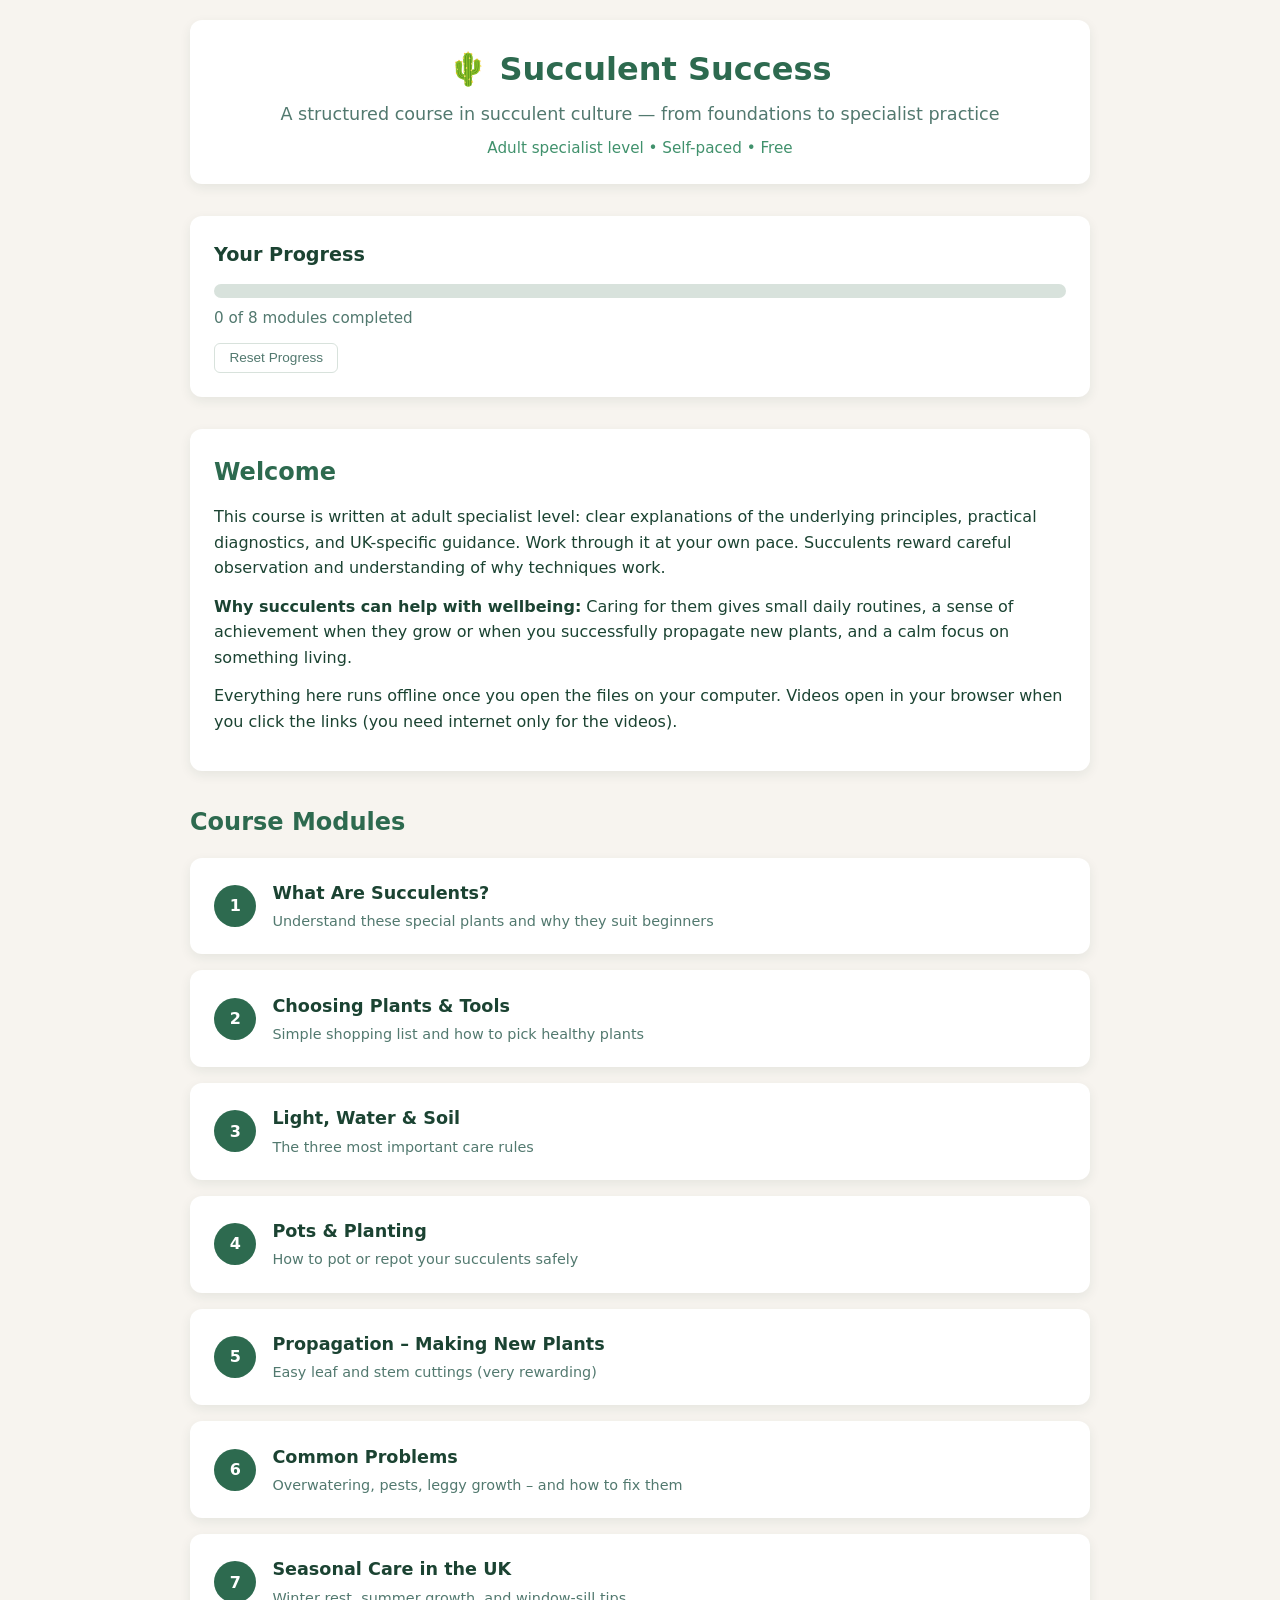
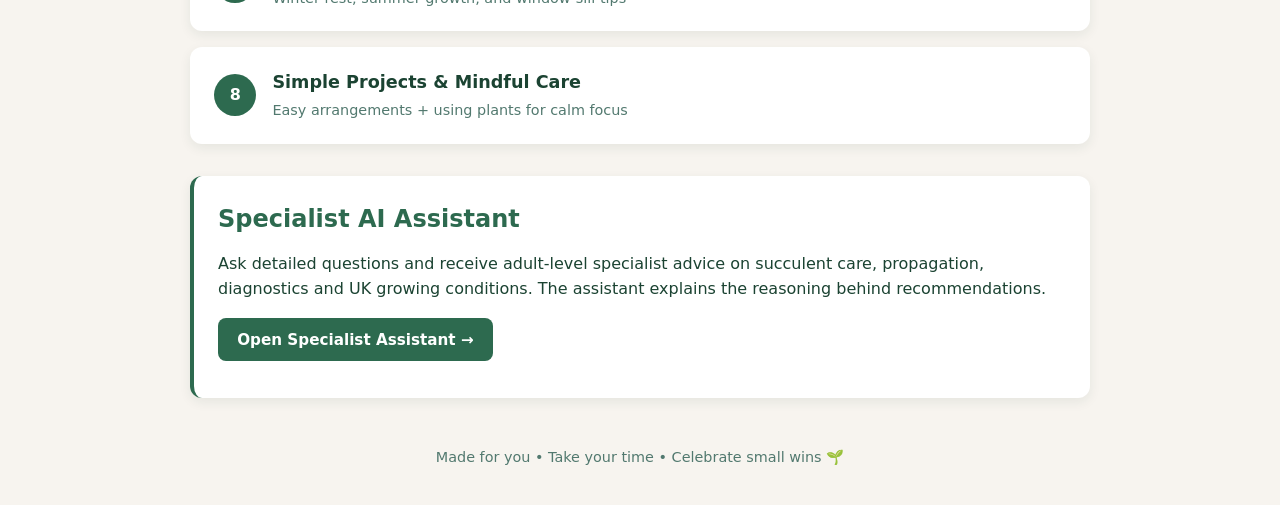
==== index.html @ 2d5516a3 "Add files via upload Initial course upload" ====
<!DOCTYPE html>
<html lang="en">
<head>
  <meta charset="UTF-8">
  <meta name="viewport" content="width=device-width, initial-scale=1.0">
  <meta name="description" content="A gentle, free beginner course for growing succulents. Self-paced with progress tracking and UK seasonal advice.">
  <meta name="theme-color" content="#2d6a4f">
  <title>Succulent Success – Free Beginner Course</title>
  <link rel="stylesheet" href="css/style.css">
</head>
<body>
  <div class="container">
    <header>
      <h1>🌵 Succulent Success</h1>
      <p class="subtitle">A structured course in succulent culture — from foundations to specialist practice</p>
      <p class="tagline">Adult specialist level • Self-paced • Free</p>
    </header>

    <section class="progress-section">
      <h2>Your Progress</h2>
      <div class="progress-bar">
        <div class="progress-fill" id="progressFill"></div>
      </div>
      <p id="progressText">0 of 8 modules completed</p>
      <button id="resetProgress" class="btn-secondary">Reset Progress</button>
    </section>

    <section class="intro">
      <h2>Welcome</h2>
      <p>This course is written at adult specialist level: clear explanations of the underlying principles, practical diagnostics, and UK-specific guidance. Work through it at your own pace. Succulents reward careful observation and understanding of why techniques work.</p>
      <p><strong>Why succulents can help with wellbeing:</strong> Caring for them gives small daily routines, a sense of achievement when they grow or when you successfully propagate new plants, and a calm focus on something living.</p>
      <p>Everything here runs offline once you open the files on your computer. Videos open in your browser when you click the links (you need internet only for the videos).</p>
    </section>

    <section class="modules">
      <h2>Course Modules</h2>
      <div class="module-grid" id="moduleGrid">
        <!-- Modules will be injected by JS -->
      </div>
    </section>

    <section class="intro" style="margin-top: 2rem; border-left: 4px solid var(--accent);">
      <h2>Specialist AI Assistant</h2>
      <p>Ask detailed questions and receive adult-level specialist advice on succulent care, propagation, diagnostics and UK growing conditions. The assistant explains the reasoning behind recommendations.</p>
      <p style="margin-top: 1rem;">
        <a href="chat.html" class="btn">Open Specialist Assistant →</a>
      </p>
    </section>

    <footer>
      <p>Made for you • Take your time • Celebrate small wins 🌱</p>
    </footer>
  </div>

  <script src="js/app.js"></script>
</body>
</html>
---- css/style.css ----
:root {
  --bg: #f7f4ef;
  --card: #ffffff;
  --accent: #2d6a4f;
  --accent-light: #40916c;
  --text: #1b4332;
  --muted: #52796f;
  --border: #d8e2dc;
  --success: #52b788;
  --radius: 12px;
  --shadow: 0 4px 12px rgba(27, 67, 50, 0.08);
}

* {
  box-sizing: border-box;
  margin: 0;
  padding: 0;
}

body {
  font-family: system-ui, -apple-system, "Segoe UI", Roboto, sans-serif;
  background: var(--bg);
  color: var(--text);
  line-height: 1.6;
  padding: 20px;
}

.container {
  max-width: 900px;
  margin: 0 auto;
}

header {
  text-align: center;
  margin-bottom: 2rem;
  padding: 1.5rem;
  background: var(--card);
  border-radius: var(--radius);
  box-shadow: var(--shadow);
}

header h1 {
  font-size: 2rem;
  color: var(--accent);
  margin-bottom: 0.3rem;
}

.subtitle {
  font-size: 1.1rem;
  color: var(--muted);
}

.tagline {
  margin-top: 0.5rem;
  font-size: 0.95rem;
  color: var(--accent-light);
}

.progress-section {
  background: var(--card);
  padding: 1.5rem;
  border-radius: var(--radius);
  box-shadow: var(--shadow);
  margin-bottom: 2rem;
}

.progress-section h2 {
  margin-bottom: 0.8rem;
  font-size: 1.2rem;
}

.progress-bar {
  height: 14px;
  background: var(--border);
  border-radius: 20px;
  overflow: hidden;
  margin-bottom: 0.5rem;
}

.progress-fill {
  height: 100%;
  background: linear-gradient(90deg, var(--accent), var(--success));
  width: 0%;
  transition: width 0.4s ease;
}

#progressText {
  font-size: 0.95rem;
  color: var(--muted);
  margin-bottom: 0.8rem;
}

.intro {
  background: var(--card);
  padding: 1.5rem;
  border-radius: var(--radius);
  box-shadow: var(--shadow);
  margin-bottom: 2rem;
}

.intro h2 {
  margin-bottom: 0.8rem;
  color: var(--accent);
}

.intro p {
  margin-bottom: 0.8rem;
}

.modules h2 {
  margin-bottom: 1rem;
  color: var(--accent);
}

.module-grid {
  display: grid;
  gap: 1rem;
}

.module-card {
  background: var(--card);
  border-radius: var(--radius);
  box-shadow: var(--shadow);
  padding: 1.2rem 1.4rem;
  display: flex;
  align-items: center;
  gap: 1rem;
  transition: transform 0.2s, box-shadow 0.2s;
  border: 2px solid transparent;
}

.module-card:hover {
  transform: translateY(-2px);
  box-shadow: 0 6px 16px rgba(27, 67, 50, 0.12);
}

.module-card.completed {
  border-color: var(--success);
  background: #f0faf5;
}

.module-number {
  width: 42px;
  height: 42px;
  background: var(--accent);
  color: white;
  border-radius: 50%;
  display: flex;
  align-items: center;
  justify-content: center;
  font-weight: 700;
  flex-shrink: 0;
}

.module-card.completed .module-number {
  background: var(--success);
}

.module-info {
  flex: 1;
}

.module-info h3 {
  font-size: 1.1rem;
  margin-bottom: 0.2rem;
}

.module-info p {
  font-size: 0.9rem;
  color: var(--muted);
}

.module-link {
  text-decoration: none;
  color: inherit;
  display: block;
}

.btn {
  display: inline-block;
  background: var(--accent);
  color: white;
  padding: 0.6rem 1.2rem;
  border-radius: 8px;
  text-decoration: none;
  font-weight: 600;
  border: none;
  cursor: pointer;
  font-size: 0.95rem;
  transition: background 0.2s;
}

.btn:hover {
  background: var(--accent-light);
}

.btn-secondary {
  background: transparent;
  color: var(--muted);
  border: 1px solid var(--border);
  padding: 0.4rem 0.9rem;
  border-radius: 6px;
  cursor: pointer;
  font-size: 0.85rem;
}

.btn-secondary:hover {
  background: var(--border);
}

/* Module page styles */
.module-page {
  background: var(--card);
  padding: 2rem;
  border-radius: var(--radius);
  box-shadow: var(--shadow);
  margin-bottom: 2rem;
}

.module-page h1 {
  color: var(--accent);
  margin-bottom: 0.5rem;
}

.module-meta {
  color: var(--muted);
  font-size: 0.95rem;
  margin-bottom: 1.5rem;
}

.step {
  margin-bottom: 1.8rem;
  padding-left: 1rem;
  border-left: 4px solid var(--accent-light);
}

.step h3 {
  margin-bottom: 0.5rem;
  color: var(--text);
}

.step ul, .step ol {
  margin: 0.6rem 0 0.6rem 1.4rem;
}

.step li {
  margin-bottom: 0.35rem;
}

.video-box {
  background: #eef7f0;
  border: 1px solid var(--border);
  border-radius: 8px;
  padding: 1rem;
  margin: 1rem 0;
}

.video-box h4 {
  margin-bottom: 0.4rem;
  color: var(--accent);
}

.video-box a {
  color: var(--accent);
  font-weight: 600;
  word-break: break-all;
}

.tip {
  background: #fff8e6;
  border-left: 4px solid #f4a261;
  padding: 0.8rem 1rem;
  margin: 1rem 0;
  border-radius: 0 8px 8px 0;
}

.tip strong {
  color: #e76f51;
}

.nav-buttons {
  display: flex;
  justify-content: space-between;
  gap: 1rem;
  margin-top: 2rem;
  flex-wrap: wrap;
}

.complete-btn {
  background: var(--success);
}

.complete-btn:hover {
  background: #40916c;
}

footer {
  text-align: center;
  margin-top: 2rem;
  padding: 1rem;
  color: var(--muted);
  font-size: 0.9rem;
}

@media (max-width: 600px) {
  body {
    padding: 12px;
  }
  header h1 {
    font-size: 1.6rem;
  }
  .module-card {
    flex-direction: column;
    text-align: center;
  }
}

/* ===== AI Chat styles ===== */
.chat-section {
  background: var(--card);
  border-radius: var(--radius);
  box-shadow: var(--shadow);
  margin: 2rem 0;
  overflow: hidden;
}

.chat-header {
  padding: 1.2rem 1.5rem;
  background: #eef7f0;
  border-bottom: 1px solid var(--border);
}

.chat-header h2 {
  color: var(--accent);
  margin-bottom: 0.3rem;
  font-size: 1.25rem;
}

.chat-header p {
  font-size: 0.9rem;
  color: var(--muted);
}

.chat-messages {
  height: 380px;
  overflow-y: auto;
  padding: 1.2rem;
  display: flex;
  flex-direction: column;
  gap: 0.9rem;
  background: #fafcfb;
}

.message {
  display: flex;
  max-width: 85%;
}

.message.user {
  align-self: flex-end;
}

.message.bot {
  align-self: flex-start;
}

.bubble {
  padding: 0.75rem 1rem;
  border-radius: 14px;
  font-size: 0.95rem;
  line-height: 1.5;
}

.message.user .bubble {
  background: var(--accent);
  color: white;
  border-bottom-right-radius: 4px;
}

.message.bot .bubble {
  background: white;
  border: 1px solid var(--border);
  border-bottom-left-radius: 4px;
  color: var(--text);
}

.chat-input-area {
  display: flex;
  gap: 0.6rem;
  padding: 1rem;
  border-top: 1px solid var(--border);
  background: white;
}

.chat-input-area textarea {
  flex: 1;
  padding: 0.7rem 0.9rem;
  border: 1px solid var(--border);
  border-radius: 8px;
  font-family: inherit;
  font-size: 0.95rem;
  resize: none;
  outline: none;
}

.chat-input-area textarea:focus {
  border-color: var(--accent-light);
}

.chat-input-area .btn {
  align-self: flex-end;
  padding: 0.7rem 1.2rem;
}

.chat-note {
  font-size: 0.8rem;
  color: var(--muted);
  padding: 0 1rem 1rem;
  margin: 0;
}

@media (max-width: 600px) {
  .chat-messages {
    height: 320px;
  }
  .message {
    max-width: 92%;
  }
}
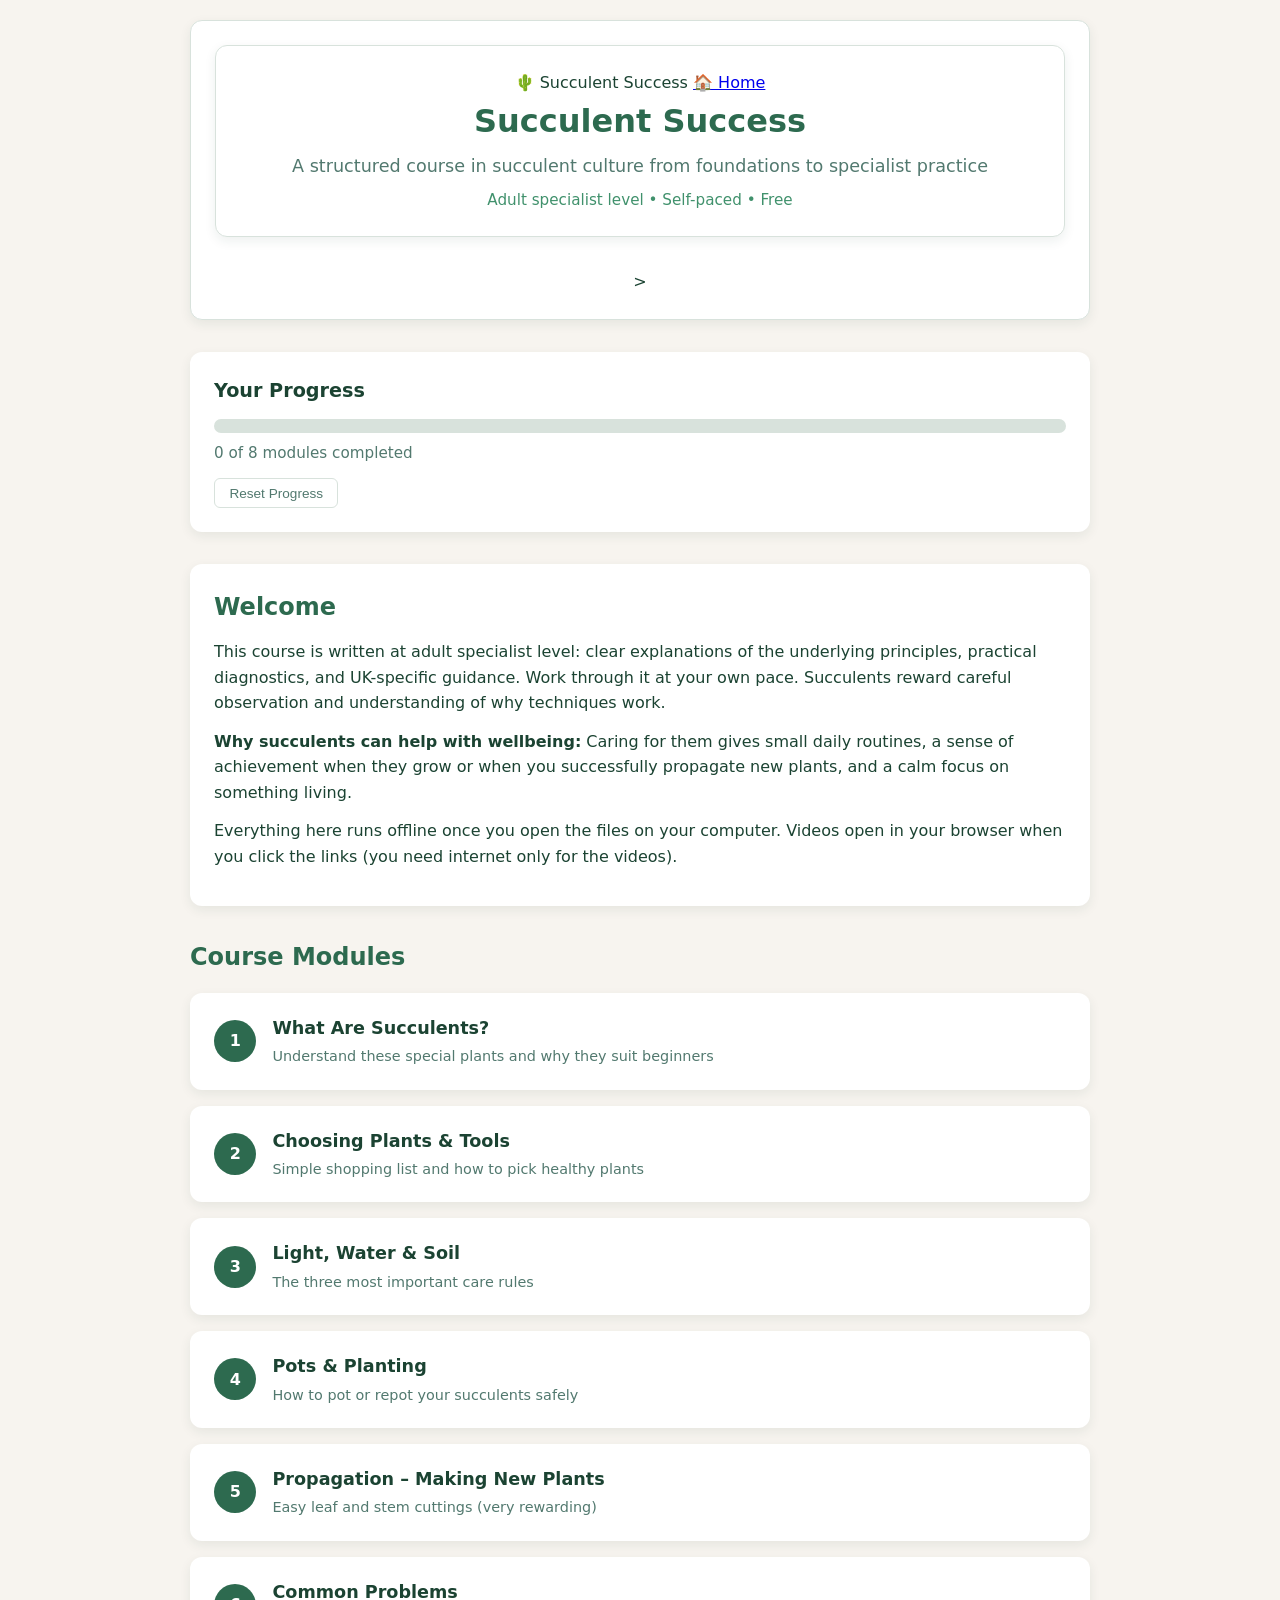
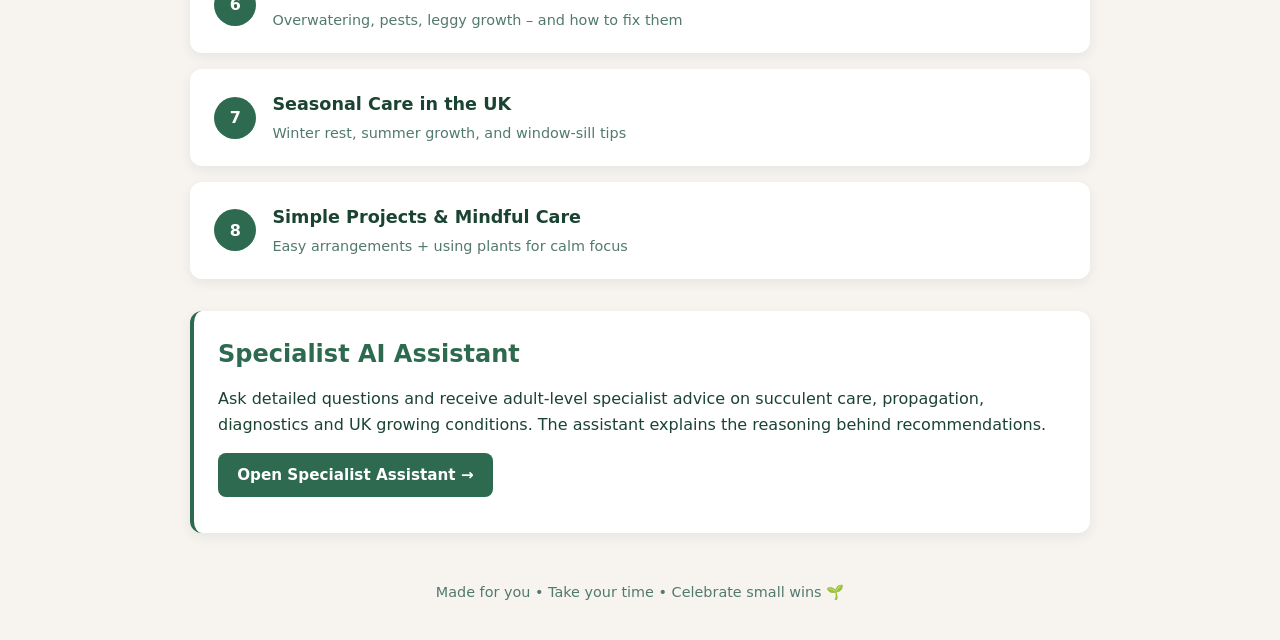
==== commit 9b826c0d: "Refactor header and add navigation to index.html" ====
--- a/index.html
+++ b/index.html
@@ -11,9 +11,25 @@
 <body>
   <div class="container">
     <header>
-      <h1>🌵 Succulent Success</h1>
-      <p class="subtitle">A structured course in succulent culture — from foundations to specialist practice</p>
-      <p class="tagline">Adult specialist level • Self-paced • Free</p>
+      
+<header>
+  <nav class="site-nav" aria-label="Main navigation">
+    <span class="site-brand">🌵 Succulent Success</span>
+    <a href="index.html" class="home-button">
+      🏠 Home
+    </a>
+  </nav>
+
+  <h1>Succulent Success</h1>
+  <p class="subtitle">
+    A structured course in succulent culture
+    from foundations to specialist practice
+  </p>
+  <p class="tagline">
+    Adult specialist level • Self-paced • Free
+  </p>
+</header>
+>
     </header>
 
     <section class="progress-section">
--- a/css/style.css
+++ b/css/style.css
@@ -427,3 +427,117 @@
     max-width: 92%;
   }
 }
+
+/* ===== Fixed navigation and mobile improvements ===== */
+
+/* Keep the header visible while scrolling */
+header {
+  position: sticky;
+  top: 0;
+  z-index: 1000;
+  background: var(--card);
+  border: 1px solid var(--border);
+}
+
+/* Keep content within the screen */
+html {
+  scroll-padding-top: 130px;
+}
+
+body {
+  overflow-x: hidden;
+}
+
+.container {
+  width: 100%;
+}
+
+/* Navigation links */
+header .btn,
+header a {
+  touch-action: manipulation;
+}
+
+/* Better mobile layout */
+@media (max-width: 600px) {
+  body {
+    padding: 8px;
+  }
+
+  header {
+    padding: 0.8rem;
+    margin-bottom: 1rem;
+  }
+
+  header h1 {
+    font-size: 1.25rem;
+    line-height: 1.3;
+  }
+
+  .subtitle {
+    font-size: 0.85rem;
+  }
+
+  .tagline {
+    font-size: 0.8rem;
+  }
+
+  .module-page,
+  .intro,
+  .progress-section {
+    padding: 1rem;
+  }
+
+  .module-card {
+    flex-direction: row;
+    text-align: left;
+    padding: 1rem;
+  }
+
+  .module-info {
+    min-width: 0;
+  }
+
+  .module-info h3 {
+    font-size: 1rem;
+  }
+
+  .nav-buttons {
+    flex-direction: column;
+  }
+
+  .nav-buttons .btn,
+  .nav-buttons .btn-secondary {
+    width: 100%;
+    text-align: center;
+  }
+
+  .chat-section {
+    margin: 1rem 0;
+  }
+
+  .chat-messages {
+    height: min(55vh, 420px);
+    padding: 0.8rem;
+  }
+
+  .chat-input-area {
+    flex-direction: column;
+    padding: 0.8rem;
+  }
+
+  .chat-input-area textarea {
+    width: 100%;
+    min-height: 90px;
+    font-size: 16px;
+  }
+
+  .chat-input-area .btn {
+    width: 100%;
+    align-self: stretch;
+  }
+
+  .message {
+    max-width: 95%;
+  }
+}
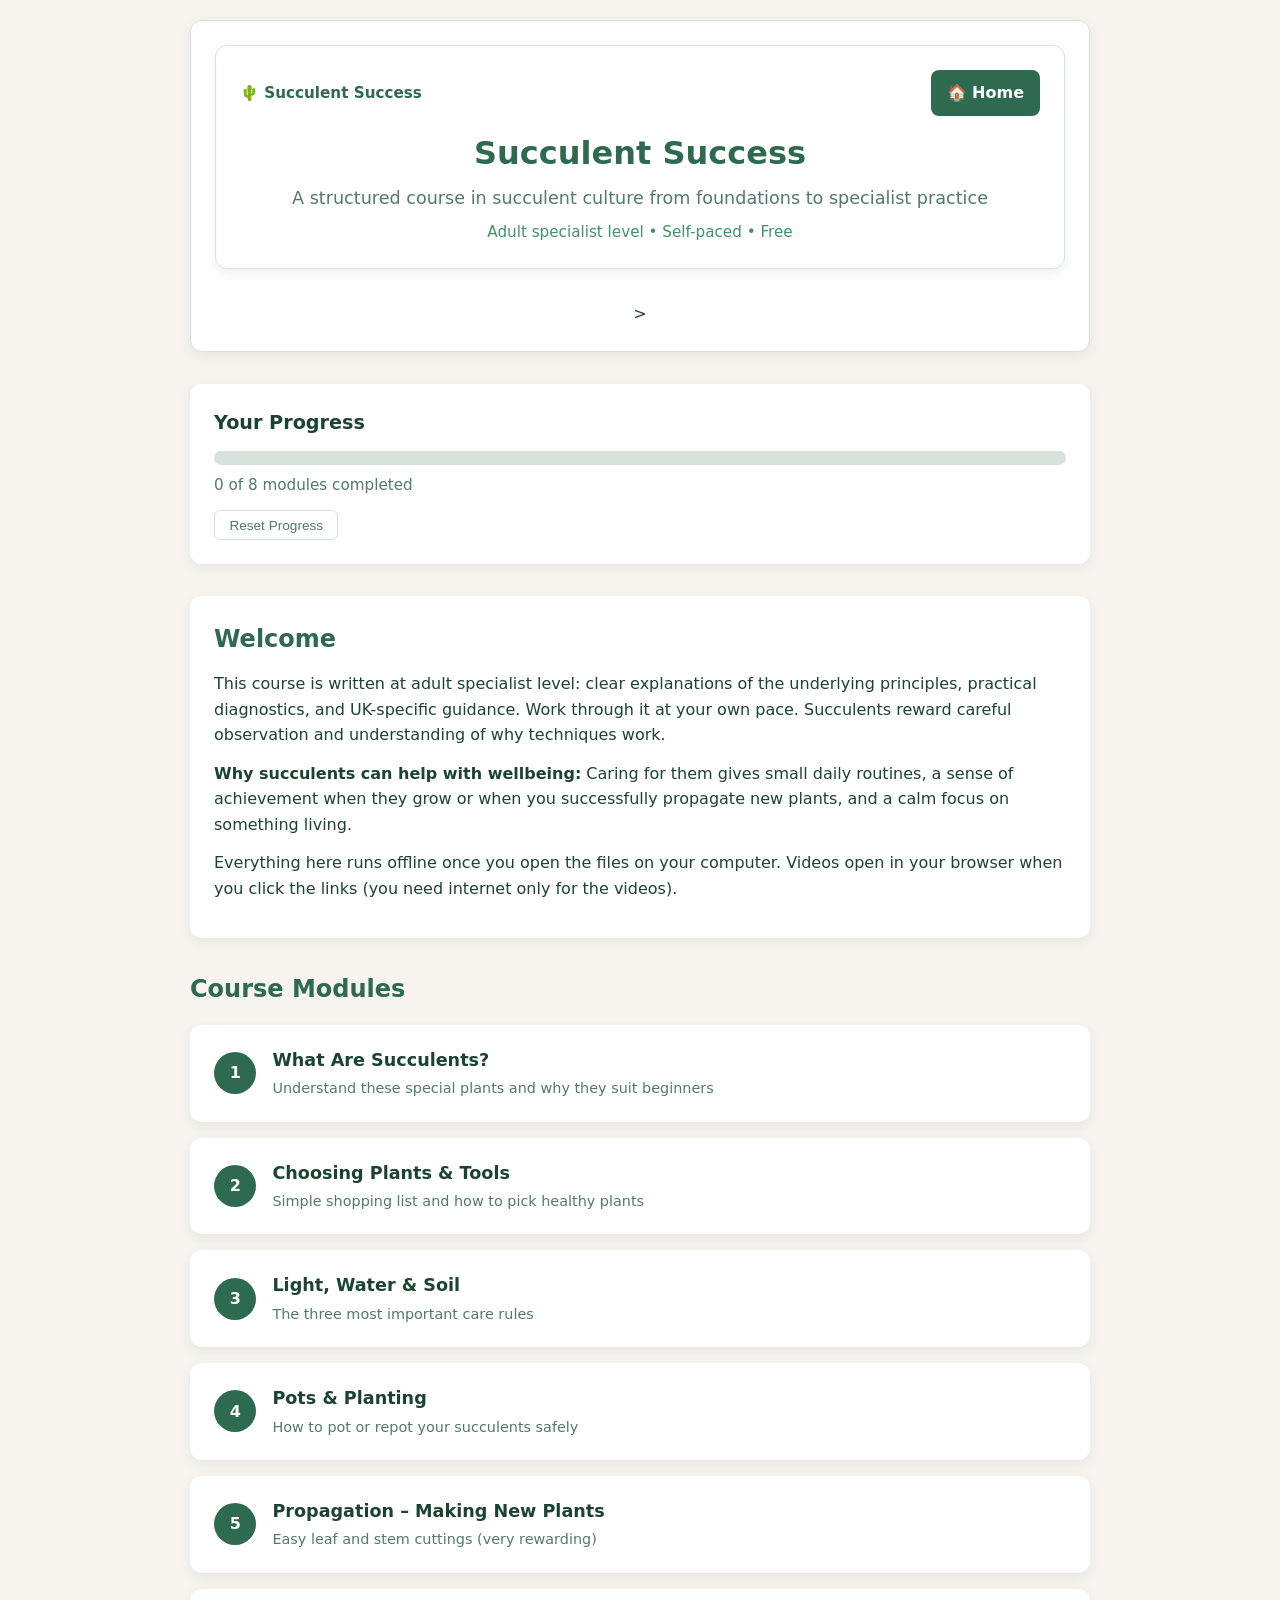
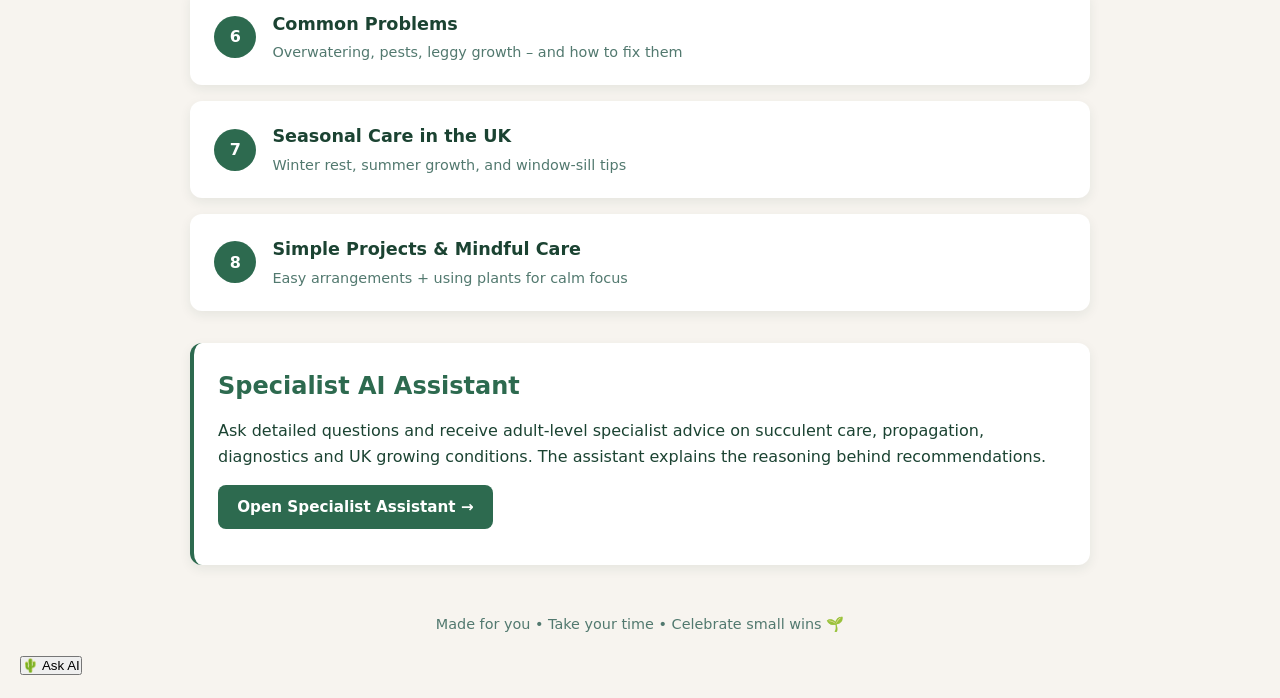
==== commit 795174a2: "Add AI widget CSS and JS to index.html" ====
--- a/index.html
+++ b/index.html
@@ -69,5 +69,10 @@
   </div>
 
   <script src="js/app.js"></script>
+
+<link rel="stylesheet" href="css/ai-widget.css">
+<script src="js/ai-widget.js" defer></script>
+
 </body>
 </html>
+
--- a/css/style.css
+++ b/css/style.css
@@ -541,3 +541,122 @@
     max-width: 95%;
   }
 }
+
+/* ===== Main navigation ===== */
+
+.site-nav {
+  display: flex;
+  justify-content: space-between;
+  align-items: center;
+  gap: 12px;
+  margin-bottom: 12px;
+}
+
+.site-brand {
+  font-size: 0.95rem;
+  font-weight: 700;
+  color: var(--accent);
+}
+
+.home-button {
+  display: inline-flex;
+  align-items: center;
+  justify-content: center;
+  min-height: 44px;
+  padding: 8px 16px;
+  background: var(--accent);
+  color: white;
+  border-radius: 8px;
+  text-decoration: none;
+  font-weight: 600;
+  white-space: nowrap;
+}
+
+.home-button:hover {
+  background: var(--accent-light);
+}
+
+@media (max-width: 600px) {
+  .site-brand {
+    font-size: 0.85rem;
+  }
+
+  .home-button {
+    font-size: 0.9rem;
+    padding: 8px 12px;
+  }
+}
+
+/* Keep course navigation visible */
+header:has(.site-nav) {
+  position: sticky;
+  top: 0;
+  z-index: 1000;
+}
+
+.site-nav {
+  display: flex;
+  justify-content: space-between;
+  align-items: center;
+  gap: 12px;
+  flex-wrap: wrap;
+}
+
+.home-button {
+  display: inline-block;
+  background: #2d6a4f;
+  color: white;
+  padding: 10px 16px;
+  border-radius: 8px;
+  text-decoration: none;
+  font-weight: 600;
+}
+
+@media (max-width: 600px) {
+  .site-nav {
+    flex-direction: column;
+    text-align: center;
+  }
+
+  .home-button {
+    width: 100%;
+    text-align: center;
+  }
+}
+
+/* Keep course navigation visible */
+header:has(.site-nav) {
+  position: sticky;
+  top: 0;
+  z-index: 1000;
+}
+
+.site-nav {
+  display: flex;
+  justify-content: space-between;
+  align-items: center;
+  gap: 12px;
+  flex-wrap: wrap;
+}
+
+.home-button {
+  display: inline-block;
+  background: #2d6a4f;
+  color: white;
+  padding: 10px 16px;
+  border-radius: 8px;
+  text-decoration: none;
+  font-weight: 600;
+}
+
+@media (max-width: 600px) {
+  .site-nav {
+    flex-direction: column;
+    text-align: center;
+  }
+
+  .home-button {
+    width: 100%;
+    text-align: center;
+  }
+}
--- a/css/ai-widget.css
+++ b/css/ai-widget.css
@@ -0,0 +1,31 @@
+/* Floating AI assistant for every course page */
+#succulent-ai-launcher {
+  position: fixed; right: 20px; bottom: 20px; z-index: 1999;
+  background: #2d6a4f; color: #fff; border: 0; border-radius: 999px;
+  padding: 13px 20px; font: 600 16px system-ui, sans-serif;
+  cursor: pointer; box-shadow: 0 5px 20px #0003;
+}
+#succulent-ai-launcher:focus-visible,
+#succulent-ai-panel button:focus-visible,
+#succulent-ai-panel a:focus-visible { outline: 3px solid #f4a261; outline-offset: 3px; }
+#succulent-ai-panel {
+  position: fixed; z-index: 2000; right: 16px; bottom: 78px;
+  width: min(520px, calc(100vw - 32px)); height: min(740px, calc(100dvh - 100px));
+  background: white; border: 1px solid #d8e2dc; border-radius: 14px;
+  overflow: hidden; box-shadow: 0 12px 40px #0003;
+}
+#succulent-ai-panel[hidden] { display: none; }
+.succulent-ai-bar {
+  display: flex; align-items: center; justify-content: space-between;
+  gap: 8px; padding: 10px 12px; background: #eef7f0;
+  color: #1b4332; font: 14px system-ui, sans-serif;
+}
+.succulent-ai-bar > div { display: flex; align-items: center; gap: 10px; }
+.succulent-ai-bar a { color: #2d6a4f; font-weight: 600; }
+.succulent-ai-bar button { border: 0; border-radius: 6px; background: #2d6a4f; color: white; padding: 8px; cursor: pointer; }
+#succulent-ai-panel iframe { display: block; width: 100%; height: calc(100% - 48px); border: 0; }
+@media (max-width: 600px) {
+  #succulent-ai-launcher { right: 12px; bottom: 12px; }
+  #succulent-ai-panel { inset: 8px; width: auto; height: auto; border-radius: 10px; }
+  .succulent-ai-bar { flex-wrap: wrap; }
+}
